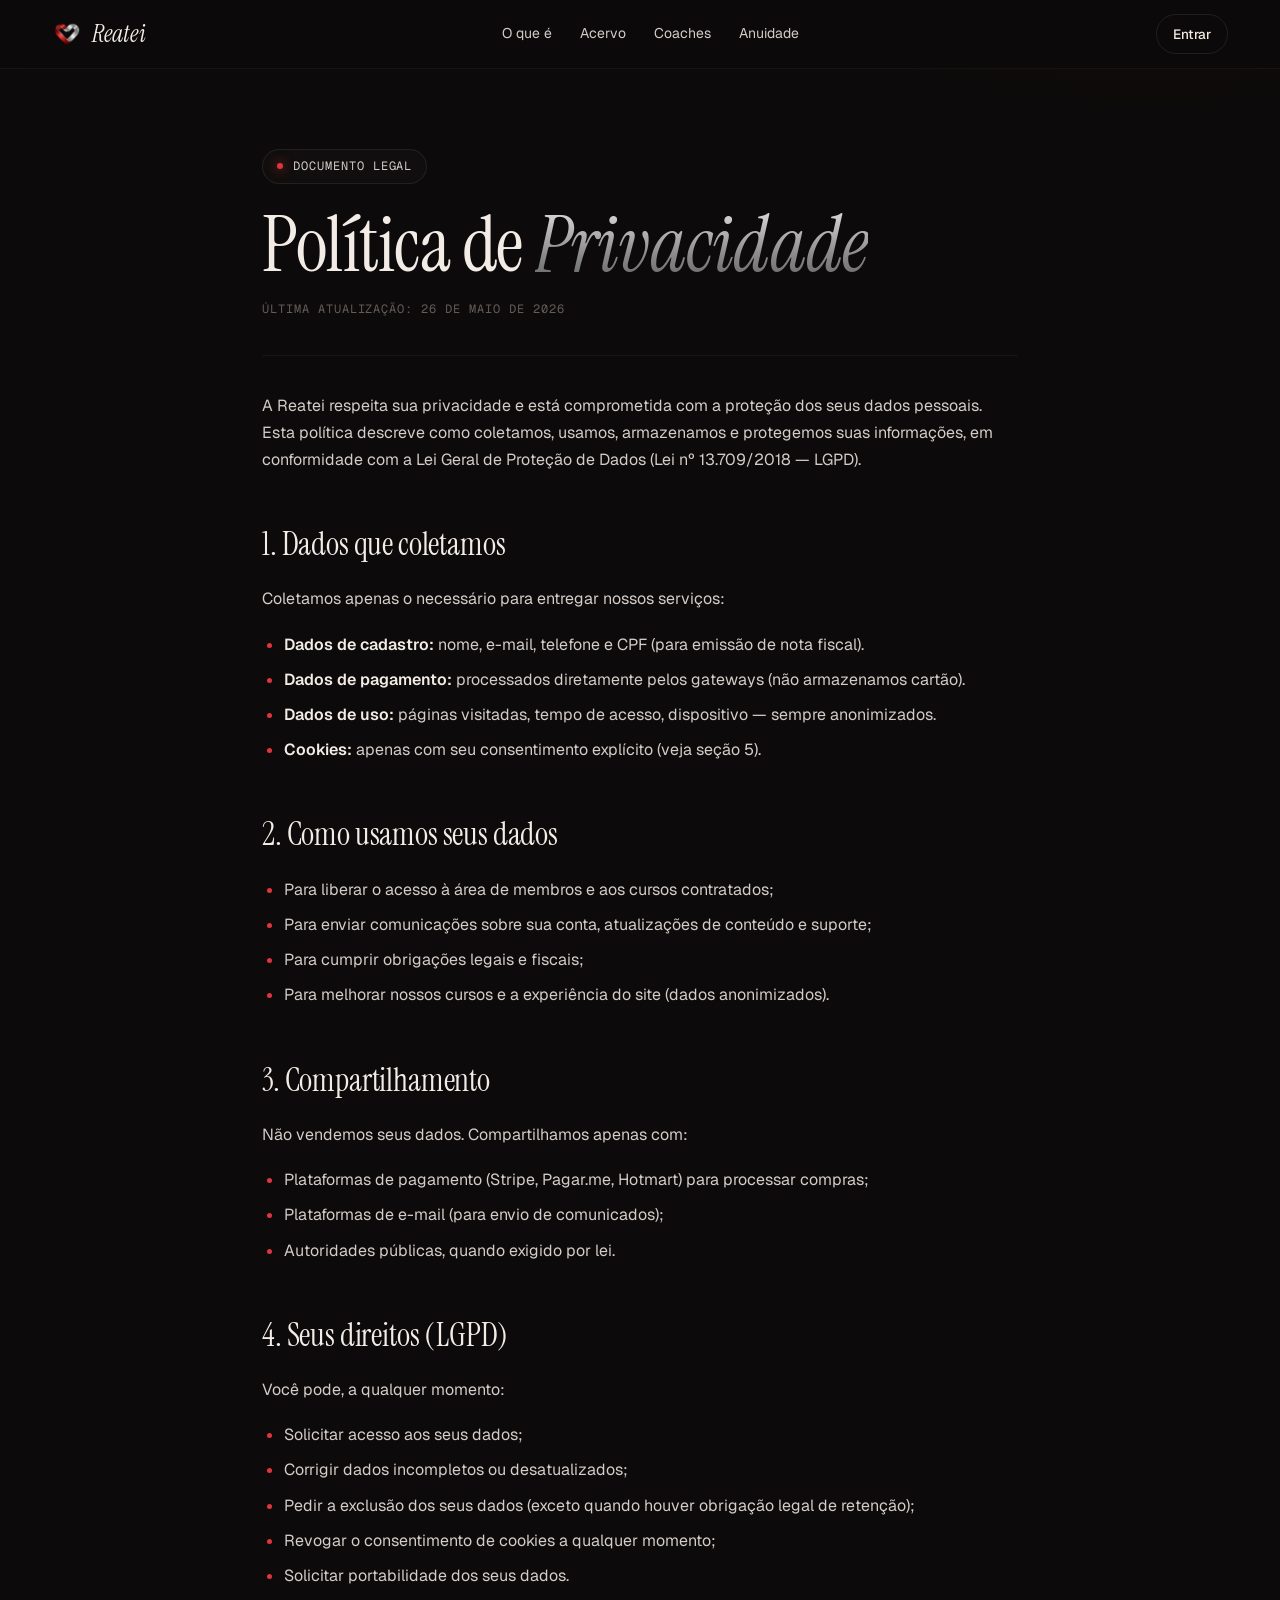
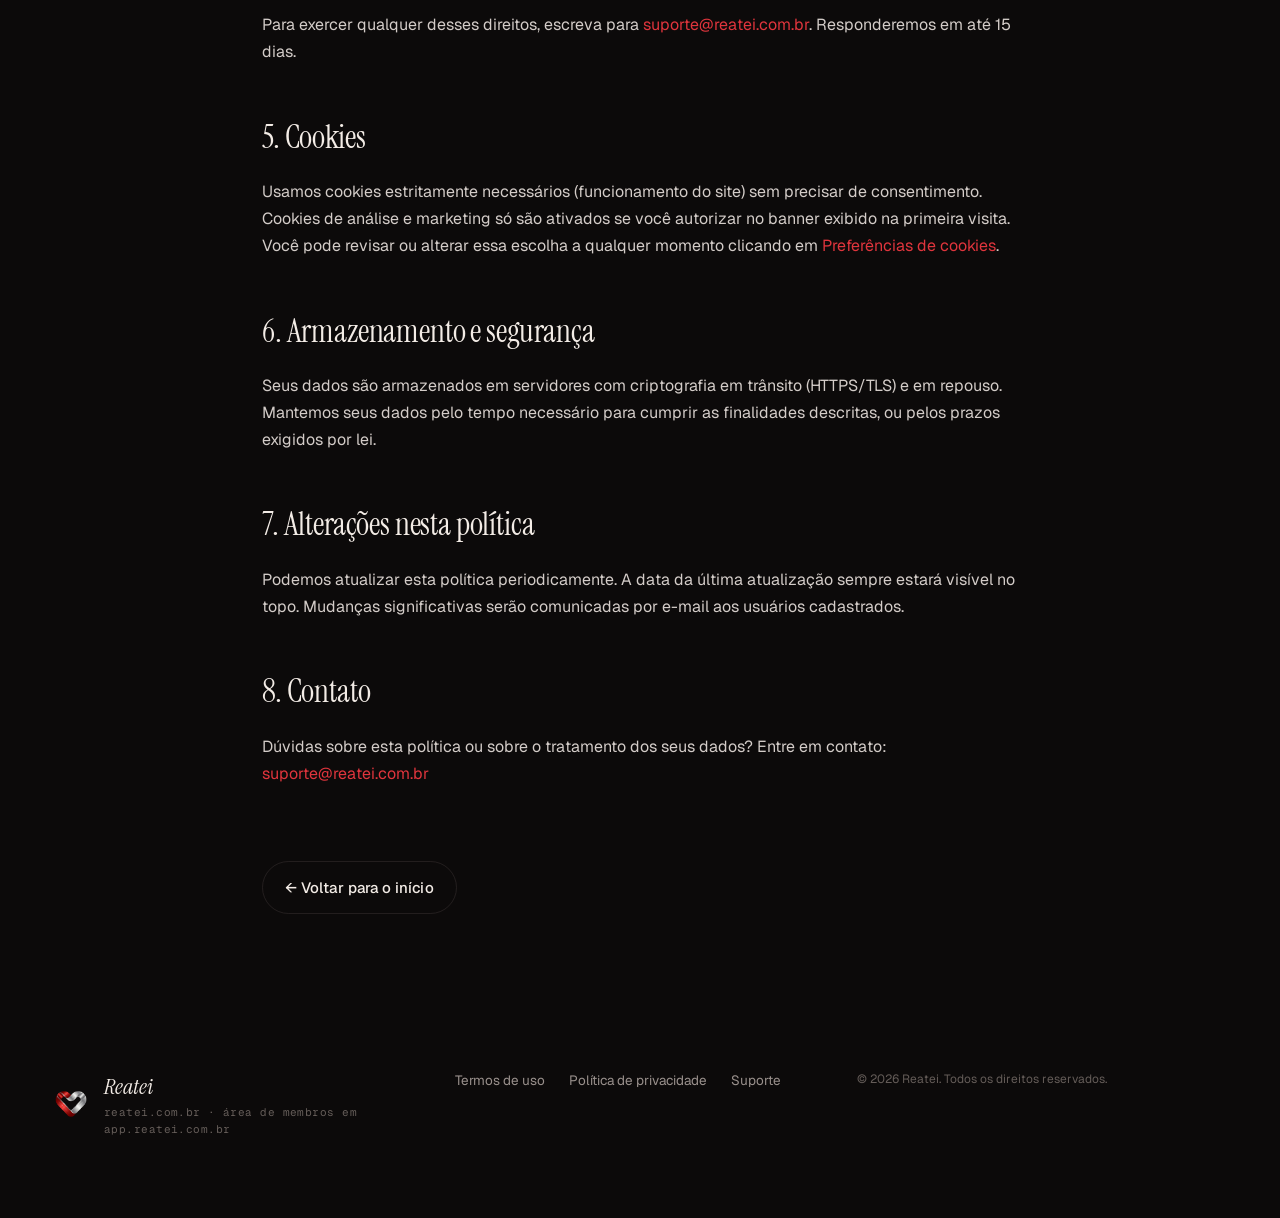
==== pages/politica-de-privacidade.html @ cc053851 "feat: paginas legais (privacidade, termos, suporte) - pages/politica-de-privacidade.html (LGPD) - pa" ====
<!doctype html>
<html lang="pt-BR">
<head>
<meta charset="utf-8" />
<meta name="viewport" content="width=device-width, initial-scale=1" />
<title>Política de Privacidade — Reatei</title>
<meta name="description" content="Como a Reatei coleta, usa e protege seus dados pessoais. Política em conformidade com a LGPD." />
<link rel="canonical" href="https://reatei.com.br/politica-de-privacidade" />
<link rel="preconnect" href="https://fonts.googleapis.com" />
<link rel="preconnect" href="https://fonts.gstatic.com" crossorigin />
<link href="https://fonts.googleapis.com/css2?family=Instrument+Serif:ital@0;1&family=Geist:wght@300;400;500;600;700&family=Geist+Mono:wght@400;500&display=swap" rel="stylesheet" />
<link rel="stylesheet" href="/assets/css/styles.css" />
<link rel="stylesheet" href="/assets/css/legal.css" />
</head>
<body>

<header class="nav">
  <div class="wrap nav__inner">
    <a class="brand" href="/" aria-label="Reatei">
      <img src="/assets/img/reatei-logo.png" alt="" class="brand__mark" />
      <span class="brand__word">Reatei</span>
    </a>
    <nav class="nav__links">
      <a href="/#oque">O que é</a>
      <a href="/#acervo">Acervo</a>
      <a href="/#coaches">Coaches</a>
      <a href="/#preco">Anuidade</a>
    </nav>
    <a class="btn btn--ghost btn--sm" href="https://app.reatei.com.br" target="_blank" rel="noopener">Entrar</a>
  </div>
</header>

<main class="legal">
  <div class="wrap legal__wrap">

    <div class="legal__head">
      <div class="eyebrow"><span class="eyebrow__dot"></span> Documento legal</div>
      <h1 class="legal__title">Política de <em>Privacidade</em></h1>
      <p class="legal__updated">Última atualização: 26 de maio de 2026</p>
    </div>

    <section class="legal__body">
      <p>
        A Reatei respeita sua privacidade e está comprometida com a proteção dos seus dados pessoais.
        Esta política descreve como coletamos, usamos, armazenamos e protegemos suas informações,
        em conformidade com a Lei Geral de Proteção de Dados (Lei nº 13.709/2018 — LGPD).
      </p>

      <h2>1. Dados que coletamos</h2>
      <p>Coletamos apenas o necessário para entregar nossos serviços:</p>
      <ul>
        <li><strong>Dados de cadastro:</strong> nome, e-mail, telefone e CPF (para emissão de nota fiscal).</li>
        <li><strong>Dados de pagamento:</strong> processados diretamente pelos gateways (não armazenamos cartão).</li>
        <li><strong>Dados de uso:</strong> páginas visitadas, tempo de acesso, dispositivo — sempre anonimizados.</li>
        <li><strong>Cookies:</strong> apenas com seu consentimento explícito (veja seção 5).</li>
      </ul>

      <h2>2. Como usamos seus dados</h2>
      <ul>
        <li>Para liberar o acesso à área de membros e aos cursos contratados;</li>
        <li>Para enviar comunicações sobre sua conta, atualizações de conteúdo e suporte;</li>
        <li>Para cumprir obrigações legais e fiscais;</li>
        <li>Para melhorar nossos cursos e a experiência do site (dados anonimizados).</li>
      </ul>

      <h2>3. Compartilhamento</h2>
      <p>
        Não vendemos seus dados. Compartilhamos apenas com:
      </p>
      <ul>
        <li>Plataformas de pagamento (Stripe, Pagar.me, Hotmart) para processar compras;</li>
        <li>Plataformas de e-mail (para envio de comunicados);</li>
        <li>Autoridades públicas, quando exigido por lei.</li>
      </ul>

      <h2>4. Seus direitos (LGPD)</h2>
      <p>Você pode, a qualquer momento:</p>
      <ul>
        <li>Solicitar acesso aos seus dados;</li>
        <li>Corrigir dados incompletos ou desatualizados;</li>
        <li>Pedir a exclusão dos seus dados (exceto quando houver obrigação legal de retenção);</li>
        <li>Revogar o consentimento de cookies a qualquer momento;</li>
        <li>Solicitar portabilidade dos seus dados.</li>
      </ul>
      <p>
        Para exercer qualquer desses direitos, escreva para
        <a href="mailto:suporte@reatei.com.br">suporte@reatei.com.br</a>.
        Responderemos em até 15 dias.
      </p>

      <h2>5. Cookies</h2>
      <p>
        Usamos cookies estritamente necessários (funcionamento do site) sem precisar de consentimento.
        Cookies de análise e marketing só são ativados se você autorizar no banner exibido na primeira visita.
        Você pode revisar ou alterar essa escolha a qualquer momento clicando em
        <a href="#" data-cc="show-preferencesModal">Preferências de cookies</a>.
      </p>

      <h2>6. Armazenamento e segurança</h2>
      <p>
        Seus dados são armazenados em servidores com criptografia em trânsito (HTTPS/TLS) e em repouso.
        Mantemos seus dados pelo tempo necessário para cumprir as finalidades descritas, ou pelos prazos
        exigidos por lei.
      </p>

      <h2>7. Alterações nesta política</h2>
      <p>
        Podemos atualizar esta política periodicamente. A data da última atualização sempre estará
        visível no topo. Mudanças significativas serão comunicadas por e-mail aos usuários cadastrados.
      </p>

      <h2>8. Contato</h2>
      <p>
        Dúvidas sobre esta política ou sobre o tratamento dos seus dados? Entre em contato:
        <a href="mailto:suporte@reatei.com.br">suporte@reatei.com.br</a>
      </p>
    </section>

    <a class="btn btn--ghost legal__back" href="/">← Voltar para o início</a>

  </div>
</main>

<footer class="foot">
  <div class="wrap foot__inner">
    <div class="foot__brand">
      <img src="/assets/img/reatei-logo.png" alt="" />
      <div>
        <div class="foot__name">Reatei</div>
        <div class="foot__tag">reatei.com.br · área de membros em app.reatei.com.br</div>
      </div>
    </div>
    <div class="foot__links">
      <a href="/termos-de-uso">Termos de uso</a>
      <a href="/politica-de-privacidade">Política de privacidade</a>
      <a href="/suporte">Suporte</a>
    </div>
    <div class="foot__legal">
      © 2026 Reatei. Todos os direitos reservados.
    </div>
  </div>
</footer>

</body>
</html>
---- assets/css/styles.css ----
/* ================================================================
   REATEI — Landing
   Sistema:
     - Bg dark warm (oklch low L)
     - Acento vermelho metálico (logo)
     - Cromo/prata como segundo acento
     - Type: Instrument Serif (display, italics frequentes)
              Geist (corpo, ui)
              Geist Mono (labels, eyebrows)
   ================================================================ */

:root {
  /* core palette */
  --bg:           #0c0a0a;
  --bg-soft:      #141111;
  --bg-card:      #181414;
  --line:         oklch(0.32 0.01 30 / 0.55);
  --line-soft:    oklch(0.32 0.01 30 / 0.28);

  --ink:          #f3ece6;
  --ink-soft:     oklch(0.85 0.01 50);
  --ink-mute:     oklch(0.66 0.012 50);
  --ink-faint:    oklch(0.48 0.012 50);

  --accent:       #C8262E;          /* red from logo */
  --accent-hot:   #E0353D;
  --accent-deep:  #8e161c;
  --chrome-1:     #d8d8d8;
  --chrome-2:     #8a8a8a;
  --chrome-3:     #f5f5f5;

  --light-bg:     #f4efe9;
  --light-ink:    #1a1413;

  /* type */
  --serif:        "Instrument Serif", "Cormorant Garamond", Georgia, serif;
  --sans:         "Geist", "Helvetica Neue", Arial, sans-serif;
  --mono:         "Geist Mono", "JetBrains Mono", ui-monospace, monospace;

  /* metrics */
  --r-sm: 6px;
  --r-md: 12px;
  --r-lg: 22px;
  --r-pill: 999px;
  --shadow-lg: 0 30px 80px -30px rgba(0,0,0,.7), 0 4px 14px -4px rgba(0,0,0,.45);
}

* { box-sizing: border-box; }
html, body { margin: 0; padding: 0; }
html { scroll-behavior: smooth; }
body {
  background: var(--bg);
  color: var(--ink);
  font-family: var(--sans);
  font-size: 17px;
  line-height: 1.55;
  -webkit-font-smoothing: antialiased;
  text-rendering: optimizeLegibility;
  overflow-x: hidden;
}
a { color: inherit; text-decoration: none; }
img { display: block; max-width: 100%; }

.wrap {
  max-width: 1240px;
  margin: 0 auto;
  padding: 0 32px;
}

/* ─────────────────────────── NAV ─────────────────────────── */
.nav {
  position: sticky;
  top: 0;
  z-index: 30;
  background: rgba(12,10,10,0.72);
  backdrop-filter: blur(14px) saturate(1.2);
  -webkit-backdrop-filter: blur(14px) saturate(1.2);
  border-bottom: 1px solid var(--line-soft);
}
.nav__inner {
  display: flex;
  align-items: center;
  justify-content: space-between;
  height: 68px;
  gap: 28px;
}
.brand {
  display: inline-flex;
  align-items: center;
  gap: 10px;
  font-family: var(--serif);
  font-size: 24px;
  letter-spacing: 0.005em;
}
.brand__mark { width: 30px; height: 30px; object-fit: contain; }
.brand__word { font-style: italic; }
.nav__links {
  display: flex;
  gap: 28px;
  font-size: 14px;
  color: var(--ink-soft);
}
.nav__links a { transition: color .2s; }
.nav__links a:hover { color: var(--ink); }
@media (max-width: 780px) {
  .nav__links { display: none; }
}

/* ─────────────────────────── BUTTONS ─────────────────────────── */
.btn {
  display: inline-flex;
  align-items: center;
  gap: 10px;
  padding: 14px 22px;
  font-family: var(--sans);
  font-size: 15px;
  font-weight: 500;
  letter-spacing: 0.005em;
  border-radius: var(--r-pill);
  border: 1px solid transparent;
  cursor: pointer;
  transition: transform .15s ease, background .2s ease, border-color .2s ease, color .2s;
  white-space: nowrap;
}
.btn svg { width: 18px; height: 18px; }
.btn:hover { transform: translateY(-1px); }
.btn--sm { padding: 9px 16px; font-size: 13.5px; }
.btn--lg { padding: 18px 30px; font-size: 17px; }
.btn--block { width: 100%; justify-content: center; }

.btn--primary {
  background: linear-gradient(180deg, var(--accent-hot), var(--accent));
  color: #fff;
  box-shadow: 0 1px 0 rgba(255,255,255,0.2) inset, 0 -10px 24px -16px rgba(255,255,255,0.4) inset,
              0 14px 32px -14px rgba(200,38,46,0.6);
  border-color: rgba(255,255,255,0.06);
}
.btn--primary:hover {
  background: linear-gradient(180deg, #ed3d45, var(--accent-hot));
}
.btn--ghost {
  background: transparent;
  color: var(--ink);
  border-color: var(--line);
}
.btn--ghost:hover {
  border-color: var(--ink-soft);
  background: rgba(255,255,255,0.03);
}

/* ─────────────────────────── HERO ─────────────────────────── */
.hero {
  position: relative;
  padding: 64px 0 0;
  overflow: hidden;
  background:
    radial-gradient(900px 600px at 88% 22%, rgba(200,38,46,0.18), transparent 60%),
    radial-gradient(700px 500px at 5% 8%, rgba(180,180,180,0.06), transparent 65%),
    var(--bg);
  border-bottom: 1px solid var(--line-soft);
}
.hero__grain {
  position: absolute; inset: 0;
  background-image:
    repeating-linear-gradient(45deg, rgba(255,255,255,0.012) 0 1px, transparent 1px 3px);
  pointer-events: none;
  mix-blend-mode: overlay;
}
.hero__grid {
  position: relative;
  display: grid;
  grid-template-columns: 1.05fr 0.95fr;
  gap: 56px;
  align-items: center;
  padding: 56px 32px 88px;
}
@media (max-width: 980px) {
  .hero__grid { grid-template-columns: 1fr; padding: 24px 32px 64px; }
}

.eyebrow {
  display: inline-flex;
  align-items: center;
  gap: 10px;
  padding: 7px 14px;
  font-family: var(--mono);
  font-size: 12px;
  letter-spacing: 0.08em;
  text-transform: uppercase;
  color: var(--ink-soft);
  border: 1px solid var(--line);
  border-radius: var(--r-pill);
  background: rgba(255,255,255,0.02);
}
.eyebrow__dot {
  width: 6px; height: 6px;
  background: var(--accent-hot);
  border-radius: 50%;
  box-shadow: 0 0 12px var(--accent-hot);
}
.eyebrow--light { color: var(--ink); }

.display {
  font-family: var(--serif);
  font-size: clamp(56px, 8.2vw, 112px);
  line-height: 0.95;
  margin: 22px 0 24px;
  letter-spacing: -0.01em;
  font-weight: 400;
}
.display em {
  font-style: italic;
  background: linear-gradient(180deg, var(--chrome-3) 0%, var(--chrome-2) 60%, #444 100%);
  -webkit-background-clip: text;
  background-clip: text;
  color: transparent;
  padding-right: 6px;
}

.lede {
  font-size: 19px;
  line-height: 1.55;
  color: var(--ink-soft);
  max-width: 560px;
  margin: 0 0 30px;
}
.lede__soft { color: var(--ink-mute); }

.hero__cta {
  display: flex;
  gap: 12px;
  flex-wrap: wrap;
  margin-bottom: 36px;
}

.hero__bullets {
  display: flex;
  gap: 22px;
  list-style: none;
  padding: 0;
  margin: 0;
  flex-wrap: wrap;
  font-size: 14px;
  color: var(--ink-mute);
}
.hero__bullets .tick {
  display: inline-block;
  width: 18px; height: 18px;
  margin-right: 6px;
  border-radius: 50%;
  background: rgba(200,38,46,0.18);
  color: var(--accent-hot);
  text-align: center;
  font-size: 11px;
  line-height: 18px;
  vertical-align: -3px;
}

/* logo stage */
.hero__art {
  display: flex;
  flex-direction: column;
  align-items: center;
  gap: 22px;
}
.logo-stage {
  position: relative;
  width: min(520px, 90%);
  aspect-ratio: 1;
  display: grid;
  place-items: center;
}
.logo-stage__ring,
.logo-stage__ring--2 {
  position: absolute;
  inset: 12%;
  border-radius: 50%;
  border: 1px solid var(--line);
}
.logo-stage__ring--2 {
  inset: 4%;
  border-style: dashed;
  border-color: var(--line-soft);
  animation: spin 60s linear infinite;
}
.logo-stage__mark {
  position: relative;
  width: 72%;
  height: 72%;
  object-fit: contain;
  filter:
    drop-shadow(0 30px 40px rgba(200,38,46,0.35))
    drop-shadow(0 10px 22px rgba(0,0,0,0.6));
  animation: float 7s ease-in-out infinite;
}
.logo-stage__shadow {
  position: absolute;
  bottom: 8%;
  left: 20%;
  right: 20%;
  height: 16px;
  background: radial-gradient(closest-side, rgba(0,0,0,0.55), transparent 70%);
  filter: blur(8px);
}
.logo-caption {
  font-family: var(--mono);
  font-size: 12px;
  color: var(--ink-faint);
  letter-spacing: 0.04em;
  display: inline-flex;
  gap: 10px;
  align-items: center;
}
.logo-caption .sep { color: var(--accent-hot); }

@keyframes float { 0%,100% { transform: translateY(0) rotate(0deg); } 50% { transform: translateY(-14px) rotate(-1.5deg); } }
@keyframes spin  { to { transform: rotate(360deg); } }

/* marquee */
.marquee {
  border-top: 1px solid var(--line-soft);
  border-bottom: 1px solid var(--line-soft);
  overflow: hidden;
  padding: 18px 0;
  background: rgba(255,255,255,0.015);
}
.marquee__track {
  display: inline-flex;
  gap: 28px;
  white-space: nowrap;
  animation: marquee 38s linear infinite;
  font-family: var(--mono);
  font-size: 13px;
  letter-spacing: 0.06em;
  color: var(--ink-mute);
  text-transform: uppercase;
}
.marquee__track span:nth-child(even) { color: var(--accent-hot); }
@keyframes marquee {
  to { transform: translateX(-50%); }
}

/* ─────────────────────────── SECTION COMMON ─────────────────────────── */
section { position: relative; }

.section-head { margin-bottom: 48px; }
.section-head__label {
  font-family: var(--mono);
  font-size: 12px;
  letter-spacing: 0.12em;
  text-transform: uppercase;
  color: var(--ink-mute);
  margin-bottom: 18px;
}
.section-head__title {
  font-family: var(--serif);
  font-size: clamp(40px, 5.2vw, 68px);
  line-height: 1.02;
  letter-spacing: -0.01em;
  margin: 0;
  max-width: 14ch;
  font-weight: 400;
}
.section-head__title em {
  font-style: italic;
  color: var(--accent-hot);
}
.section-head--split {
  display: grid;
  grid-template-columns: 1.2fr 1fr;
  gap: 60px;
  align-items: end;
}
.section-head--split .section-head__title { max-width: none; }
.section-head__lede {
  font-size: 16px;
  color: var(--ink-mute);
  margin: 0;
  max-width: 44ch;
}
.section-head--center { text-align: center; }
.section-head--center .section-head__title { max-width: none; margin: 0 auto; }
@media (max-width: 820px) {
  .section-head--split { grid-template-columns: 1fr; gap: 24px; }
}

/* ─────────────────────────── BAND (manifesto) ─────────────────────────── */
.band {
  padding: 96px 0;
  border-top: 1px solid var(--line-soft);
  border-bottom: 1px solid var(--line-soft);
}
.band--light {
  background: var(--light-bg);
  color: var(--light-ink);
}
.band__grid {
  display: grid;
  grid-template-columns: 160px 1fr 1fr;
  gap: 56px;
  align-items: start;
}
@media (max-width: 900px) {
  .band__grid { grid-template-columns: 1fr; gap: 24px; }
}
.band__label {
  font-family: var(--mono);
  font-size: 12px;
  letter-spacing: 0.12em;
  text-transform: uppercase;
  color: #7a6a64;
  padding-top: 14px;
}
.band__title {
  font-family: var(--serif);
  font-size: clamp(40px, 5.4vw, 72px);
  line-height: 1.02;
  letter-spacing: -0.012em;
  margin: 0;
  font-weight: 400;
}
.band__title em {
  font-style: italic;
  color: var(--accent);
}
.band__body p {
  font-size: 17px;
  line-height: 1.7;
  margin: 0 0 18px;
  color: #3b2f2c;
}
.band__sig {
  font-family: var(--serif);
  font-style: italic;
  font-size: 22px !important;
  color: #1a1413 !important;
  margin-top: 12px !important;
}

/* ─────────────────────────── PILLARS ─────────────────────────── */
.pillars { padding: 110px 0; }
.pillars__grid {
  display: grid;
  grid-template-columns: repeat(4, 1fr);
  gap: 1px;
  background: var(--line-soft);
  border: 1px solid var(--line-soft);
  border-radius: var(--r-lg);
  overflow: hidden;
}
@media (max-width: 900px) { .pillars__grid { grid-template-columns: repeat(2, 1fr); } }
@media (max-width: 540px) { .pillars__grid { grid-template-columns: 1fr; } }

.pillar {
  background: var(--bg-card);
  padding: 32px 28px 32px;
  display: flex;
  flex-direction: column;
  gap: 12px;
  min-height: 260px;
  transition: background .25s;
}
.pillar:hover { background: var(--bg-soft); }
.pillar__num {
  font-family: var(--serif);
  font-style: italic;
  font-size: 28px;
  color: var(--accent-hot);
  margin-bottom: 14px;
}
.pillar h3 {
  font-family: var(--serif);
  font-size: 28px;
  font-weight: 400;
  margin: 0;
  letter-spacing: -0.005em;
}
.pillar p {
  font-size: 14.5px;
  color: var(--ink-mute);
  margin: 0;
  line-height: 1.55;
}

/* ─────────────────────────── CATALOG ─────────────────────────── */
.catalog { padding: 110px 0; border-top: 1px solid var(--line-soft); }

.catalog__group {
  font-family: var(--mono);
  font-size: 12px;
  letter-spacing: 0.14em;
  text-transform: uppercase;
  color: var(--ink-soft);
  margin: 48px 0 22px;
  display: flex;
  align-items: center;
  gap: 16px;
}
.catalog__group::after {
  content: "";
  flex: 1;
  height: 1px;
  background: var(--line-soft);
}
.star { color: var(--accent-hot); font-style: normal; }

.catalog__grid--main {
  display: grid;
  grid-template-columns: repeat(3, 1fr);
  gap: 16px;
}
@media (max-width: 1000px) { .catalog__grid--main { grid-template-columns: repeat(2, 1fr); } }
@media (max-width: 640px)  { .catalog__grid--main { grid-template-columns: 1fr; } }

.course {
  background: var(--bg-card);
  border: 1px solid var(--line-soft);
  border-radius: var(--r-lg);
  padding: 24px;
  display: flex;
  flex-direction: column;
  gap: 12px;
  transition: border-color .25s, transform .25s, background .25s;
  position: relative;
  overflow: hidden;
}
.course::before {
  content: "";
  position: absolute;
  inset: -1px;
  border-radius: var(--r-lg);
  padding: 1px;
  background: linear-gradient(135deg, transparent 60%, rgba(200,38,46,0.4));
  -webkit-mask: linear-gradient(#000,#000) content-box, linear-gradient(#000,#000);
  -webkit-mask-composite: xor;
  mask-composite: exclude;
  opacity: 0;
  transition: opacity .3s;
  pointer-events: none;
}
.course:hover { transform: translateY(-3px); border-color: var(--line); }
.course:hover::before { opacity: 1; }

.course__tag {
  display: inline-block;
  align-self: flex-start;
  font-family: var(--mono);
  font-size: 11px;
  letter-spacing: 0.1em;
  text-transform: uppercase;
  color: var(--accent-hot);
  background: rgba(200,38,46,0.1);
  padding: 5px 10px;
  border-radius: 4px;
}
.course h4 {
  font-family: var(--serif);
  font-size: 26px;
  font-weight: 400;
  margin: 0;
  letter-spacing: -0.005em;
  line-height: 1.12;
}
.course p {
  font-size: 14.5px;
  color: var(--ink-mute);
  margin: 0;
  line-height: 1.55;
}
.course__meta {
  margin-top: auto;
  padding-top: 14px;
  border-top: 1px dashed var(--line-soft);
  font-family: var(--mono);
  font-size: 11px;
  letter-spacing: 0.06em;
  text-transform: uppercase;
  color: var(--ink-faint);
  display: flex;
  gap: 10px;
  flex-wrap: wrap;
}

/* mini grid */
.catalog__grid--mini {
  display: grid;
  grid-template-columns: repeat(4, 1fr);
  gap: 10px;
}
@media (max-width: 900px) { .catalog__grid--mini { grid-template-columns: repeat(2, 1fr); } }
@media (max-width: 520px) { .catalog__grid--mini { grid-template-columns: 1fr; } }
.mini {
  border: 1px solid var(--line-soft);
  background: rgba(255,255,255,0.015);
  padding: 18px 18px;
  border-radius: var(--r-md);
  font-size: 14.5px;
  color: var(--ink-soft);
  transition: border-color .2s, color .2s;
  position: relative;
  padding-left: 38px;
}
.mini::before {
  content: "";
  position: absolute;
  left: 16px;
  top: 50%;
  width: 8px; height: 8px;
  transform: translateY(-50%) rotate(45deg);
  border: 1px solid var(--ink-faint);
}
.mini--book::before { border-radius: 1px; border-color: var(--accent); transform: translateY(-50%); }
.mini:hover { border-color: var(--line); color: var(--ink); }

/* lives */
.catalog__grid--lives {
  display: grid;
  grid-template-columns: repeat(4, 1fr);
  gap: 10px;
}
@media (max-width: 900px) { .catalog__grid--lives { grid-template-columns: repeat(2, 1fr); } }
@media (max-width: 520px) { .catalog__grid--lives { grid-template-columns: 1fr; } }
.live {
  display: flex; align-items: center; gap: 12px;
  padding: 16px 18px;
  border: 1px solid var(--line-soft);
  border-radius: var(--r-md);
  font-size: 14.5px;
  color: var(--ink-soft);
  background: linear-gradient(135deg, rgba(200,38,46,0.04), transparent 60%);
}
.live__dot {
  width: 8px; height: 8px;
  border-radius: 50%;
  background: var(--accent-hot);
  box-shadow: 0 0 0 4px rgba(200,38,46,0.18);
  animation: pulse 2s ease-in-out infinite;
}
@keyframes pulse {
  50% { box-shadow: 0 0 0 8px rgba(200,38,46,0); }
}

.catalog__total {
  margin-top: 56px;
  border-top: 1px solid var(--line-soft);
  border-bottom: 1px solid var(--line-soft);
  padding: 36px 0;
  display: grid;
  grid-template-columns: 1fr 1px 1fr 1px 1fr;
  align-items: center;
  gap: 24px;
}
@media (max-width: 820px) {
  .catalog__total { grid-template-columns: 1fr; gap: 18px; padding: 24px 0; }
  .catalog__total-divider { display: none; }
}
.catalog__total-num {
  font-family: var(--serif);
  font-size: clamp(40px, 5vw, 60px);
  font-style: italic;
  color: var(--ink);
  line-height: 1;
}
.catalog__total-label {
  font-family: var(--mono);
  font-size: 12px;
  letter-spacing: 0.08em;
  text-transform: uppercase;
  color: var(--ink-mute);
  margin-top: 6px;
}
.catalog__total-divider {
  width: 1px; height: 64px; background: var(--line-soft);
}

/* ─────────────────────────── COACHES ─────────────────────────── */
.coaches {
  padding: 110px 0;
  background:
    radial-gradient(700px 500px at 80% 30%, rgba(200,38,46,0.07), transparent 60%),
    var(--bg);
  border-top: 1px solid var(--line-soft);
}
.coaches__grid {
  display: grid;
  grid-template-columns: 1fr 1fr;
  gap: 28px;
}
@media (max-width: 900px) { .coaches__grid { grid-template-columns: 1fr; } }

.coach {
  display: grid;
  grid-template-columns: 220px 1fr;
  gap: 24px;
  border: 1px solid var(--line-soft);
  border-radius: var(--r-lg);
  padding: 22px;
  background: var(--bg-card);
}
@media (max-width: 640px) { .coach { grid-template-columns: 1fr; } }
.coach__photo {
  position: relative;
  aspect-ratio: 3/4;
  border-radius: var(--r-md);
  overflow: hidden;
  border: 1px solid var(--line-soft);
}
.placeholder {
  position: absolute; inset: 0;
  background:
    repeating-linear-gradient(135deg,
      rgba(255,255,255,0.04) 0 8px,
      rgba(255,255,255,0.01) 8px 16px);
  display: flex;
  align-items: center;
  justify-content: center;
}
.coach__img {
  position: absolute; inset: 0;
  width: 100%; height: 100%;
  object-fit: cover;
  filter: saturate(0.92) contrast(1.02);
  transition: transform .6s ease, filter .3s;
}
.coach:hover .coach__img { transform: scale(1.02); filter: saturate(1); }
.coach--soon .coach__img {
  /* keep mari's portrait warm without monochrome treatment */
  filter: saturate(0.95) brightness(0.98);
}
.placeholder--soft {
  background:
    repeating-linear-gradient(135deg,
      rgba(200,38,46,0.05) 0 8px,
      rgba(255,255,255,0.01) 8px 16px);
}
.placeholder__label {
  font-family: var(--mono);
  font-size: 11px;
  letter-spacing: 0.12em;
  text-transform: uppercase;
  color: var(--ink-faint);
}
.coach__role {
  font-family: var(--mono);
  font-size: 11px;
  letter-spacing: 0.14em;
  text-transform: uppercase;
  color: var(--accent-hot);
  margin-bottom: 10px;
}
.coach__name {
  font-family: var(--serif);
  font-size: 52px;
  font-style: italic;
  font-weight: 400;
  margin: 0 0 14px;
  line-height: 1;
  letter-spacing: -0.01em;
}
.coach p { color: var(--ink-soft); margin: 0 0 16px; font-size: 15px; }
.coach__meta {
  list-style: none;
  padding: 0;
  margin: 0;
  display: flex;
  flex-direction: column;
  gap: 6px;
  font-size: 13px;
  color: var(--ink-mute);
}
.coach__meta li {
  display: flex; align-items: center; gap: 10px;
}
.coach__meta li::before {
  content: ""; width: 6px; height: 6px; border-radius: 50%;
  background: var(--accent-hot); opacity: 0.5;
}
.coach__badge {
  position: absolute;
  top: 12px; left: 12px;
  background: var(--accent);
  color: #fff;
  font-family: var(--mono);
  font-size: 10px;
  letter-spacing: 0.12em;
  text-transform: uppercase;
  padding: 6px 10px;
  border-radius: var(--r-pill);
}

/* ─────────────────────────── VOICES / DEPOIMENTOS ─────────────────────────── */
.voices {
  padding: 110px 0;
  border-top: 1px solid var(--line-soft);
  background:
    radial-gradient(800px 500px at 8% 80%, rgba(200,38,46,0.06), transparent 60%),
    var(--bg);
}

/* hero quote */
.voice--hero {
  position: relative;
  background: var(--bg-card);
  border: 1px solid var(--line);
  border-radius: var(--r-lg);
  padding: 56px 56px 36px;
  margin-bottom: 24px;
  overflow: hidden;
}
.voice--hero::before {
  content: "";
  position: absolute;
  inset: 0;
  background:
    radial-gradient(600px 400px at 100% 0%, rgba(200,38,46,0.08), transparent 60%);
  pointer-events: none;
}
.voice__quote-mark {
  position: absolute;
  top: 8px; left: 24px;
  font-family: var(--serif);
  font-style: italic;
  font-size: 240px;
  line-height: 1;
  color: rgba(200,38,46,0.18);
  pointer-events: none;
}
.voice--hero blockquote {
  position: relative;
  font-family: var(--serif);
  font-size: clamp(24px, 2.6vw, 34px);
  line-height: 1.3;
  letter-spacing: -0.005em;
  margin: 0 0 32px;
  color: var(--ink);
  max-width: 60ch;
  font-weight: 400;
}
@media (max-width: 720px) {
  .voice--hero { padding: 36px 24px 24px; }
  .voice__quote-mark { font-size: 140px; top: 0; left: 12px; }
}

/* grid */
.voices__grid {
  display: grid;
  grid-template-columns: repeat(3, 1fr);
  gap: 16px;
  margin-bottom: 48px;
}
@media (max-width: 980px) { .voices__grid { grid-template-columns: repeat(2, 1fr); } }
@media (max-width: 600px) { .voices__grid { grid-template-columns: 1fr; } }

.voice {
  background: var(--bg-card);
  border: 1px solid var(--line-soft);
  border-radius: var(--r-lg);
  padding: 24px 22px;
  display: flex;
  flex-direction: column;
  gap: 18px;
  transition: border-color .25s, transform .25s;
}
.voice:hover { border-color: var(--line); transform: translateY(-2px); }
.voice__tag {
  align-self: flex-start;
  font-family: var(--mono);
  font-size: 10.5px;
  letter-spacing: 0.12em;
  text-transform: uppercase;
  color: var(--accent-hot);
  background: rgba(200,38,46,0.1);
  padding: 5px 10px;
  border-radius: 4px;
}
.voice blockquote {
  font-family: var(--serif);
  font-size: 19px;
  line-height: 1.4;
  margin: 0;
  color: var(--ink);
  letter-spacing: -0.003em;
  font-weight: 400;
}
.voice__by {
  display: flex;
  gap: 12px;
  align-items: center;
  margin-top: auto;
  padding-top: 16px;
  border-top: 1px dashed var(--line-soft);
}
.voice__avatar {
  width: 38px; height: 38px;
  border-radius: 50%;
  background: linear-gradient(135deg, var(--accent), var(--accent-deep));
  color: #fff;
  display: grid;
  place-items: center;
  font-family: var(--serif);
  font-style: italic;
  font-size: 18px;
  flex-shrink: 0;
  box-shadow: inset 0 1px 0 rgba(255,255,255,0.2);
}
.voice__name {
  font-size: 14px;
  font-weight: 500;
  color: var(--ink);
}
.voice__where {
  font-family: var(--mono);
  font-size: 11px;
  letter-spacing: 0.06em;
  color: var(--ink-faint);
  margin-top: 2px;
}

/* numbers strip */
.voices__strip {
  margin-top: 32px;
  padding: 36px 0;
  border-top: 1px solid var(--line-soft);
  border-bottom: 1px solid var(--line-soft);
  display: grid;
  grid-template-columns: 1fr 1px 1fr 1px 1fr;
  align-items: center;
  gap: 24px;
}
@media (max-width: 820px) {
  .voices__strip { grid-template-columns: 1fr; gap: 18px; padding: 24px 0; }
  .voices__strip-divider { display: none; }
}
.voices__strip-num {
  font-family: var(--serif);
  font-style: italic;
  font-size: clamp(36px, 4.2vw, 52px);
  line-height: 1;
  background: linear-gradient(180deg, #fff, var(--chrome-2));
  -webkit-background-clip: text; background-clip: text; color: transparent;
}
.voices__strip-label {
  font-family: var(--mono);
  font-size: 12px;
  letter-spacing: 0.08em;
  text-transform: uppercase;
  color: var(--ink-mute);
  margin-top: 8px;
  line-height: 1.4;
}
.voices__strip-divider {
  width: 1px; height: 64px; background: var(--line-soft);
}
.voices__disclaimer {
  margin: 24px 0 0;
  max-width: 70ch;
  font-size: 12.5px;
  color: var(--ink-faint);
  line-height: 1.55;
}

/* ─────────────────────────── AI ─────────────────────────── */
.ai {
  padding: 110px 0;
  border-top: 1px solid var(--line-soft);
  background:
    linear-gradient(180deg, transparent, rgba(200,38,46,0.04) 70%, transparent),
    var(--bg);
}
.ai__grid {
  display: grid;
  grid-template-columns: 1fr 1fr;
  gap: 56px;
  align-items: center;
}
@media (max-width: 980px) { .ai__grid { grid-template-columns: 1fr; gap: 40px; } }

.ai__title {
  font-family: var(--serif);
  font-size: clamp(40px, 5.4vw, 72px);
  line-height: 1.02;
  letter-spacing: -0.01em;
  margin: 18px 0 22px;
  font-weight: 400;
}
.ai__title em {
  font-style: italic;
  background: linear-gradient(180deg, var(--chrome-3) 0%, var(--chrome-2) 70%, #555 100%);
  -webkit-background-clip: text; background-clip: text; color: transparent;
}
.ai__lede {
  font-size: 18px;
  color: var(--ink-soft);
  max-width: 540px;
  margin: 0 0 32px;
}

.ai__features { list-style: none; padding: 0; margin: 0; display: flex; flex-direction: column; gap: 16px; }
.ai__features li {
  display: grid;
  grid-template-columns: 28px 1fr;
  gap: 14px;
  align-items: start;
  padding: 14px 0;
  border-top: 1px solid var(--line-soft);
}
.ai__feat-key {
  font-family: var(--serif);
  font-style: italic;
  font-size: 22px;
  color: var(--accent-hot);
}
.ai__features strong { color: var(--ink); font-weight: 500; display: block; margin-bottom: 4px; }
.ai__features div:last-child { color: var(--ink-mute); font-size: 14.5px; line-height: 1.5; }

.ai__caveat {
  margin-top: 26px;
  padding: 16px 18px;
  border-left: 2px solid var(--accent-hot);
  background: rgba(200,38,46,0.04);
  color: var(--ink-soft);
  font-size: 13.5px;
  line-height: 1.55;
  border-radius: 0 8px 8px 0;
}
.ai__caveat span {
  display: inline-grid;
  place-items: center;
  width: 18px; height: 18px;
  border-radius: 50%;
  background: var(--accent-hot);
  color: #fff;
  font-family: var(--serif);
  font-style: italic;
  font-size: 13px;
  margin-right: 8px;
  vertical-align: -2px;
}
.ai__caveat strong { color: var(--ink); font-weight: 500; }

/* mock chat */
.ai__mock {
  background: var(--bg-card);
  border: 1px solid var(--line);
  border-radius: var(--r-lg);
  box-shadow: var(--shadow-lg);
  overflow: hidden;
}
.ai__mock-head {
  display: flex;
  align-items: center;
  gap: 10px;
  padding: 14px 18px;
  border-bottom: 1px solid var(--line-soft);
  font-family: var(--mono);
  font-size: 12px;
  letter-spacing: 0.06em;
  color: var(--ink-mute);
  background: rgba(255,255,255,0.02);
}
.ai__mock-dot {
  width: 8px; height: 8px; border-radius: 50%;
  background: var(--accent-hot);
  box-shadow: 0 0 8px var(--accent-hot);
}
.ai__mock-body { padding: 20px; display: flex; flex-direction: column; gap: 12px; }
.bubble {
  padding: 14px 16px;
  border-radius: 16px;
  font-size: 14.5px;
  line-height: 1.5;
  max-width: 92%;
}
.bubble--user {
  align-self: flex-end;
  background: rgba(255,255,255,0.06);
  color: var(--ink);
  border-bottom-right-radius: 4px;
}
.bubble--ai {
  align-self: flex-start;
  background: linear-gradient(135deg, rgba(200,38,46,0.16), rgba(200,38,46,0.06));
  border: 1px solid rgba(200,38,46,0.3);
  color: var(--ink);
  border-bottom-left-radius: 4px;
}
.bubble__title {
  font-family: var(--mono);
  font-size: 10.5px;
  letter-spacing: 0.14em;
  text-transform: uppercase;
  color: var(--accent-hot);
  margin-bottom: 6px;
}
.bubble__refs {
  margin-top: 10px;
  padding-top: 10px;
  border-top: 1px dashed rgba(200,38,46,0.3);
  display: flex;
  flex-direction: column;
  gap: 6px;
  font-family: var(--mono);
  font-size: 11.5px;
  color: var(--ink-soft);
  letter-spacing: 0.02em;
}
.bubble__refs span { line-height: 1.4; }
.bubble__note {
  margin-top: 12px;
  padding-top: 10px;
  border-top: 1px dashed rgba(200,38,46,0.3);
  font-family: var(--mono);
  font-size: 10.5px;
  letter-spacing: 0.06em;
  text-transform: uppercase;
  color: var(--ink-faint);
  line-height: 1.5;
}
.ai__mock-input {
  margin-top: 8px;
  border: 1px dashed var(--line);
  border-radius: var(--r-md);
  padding: 14px 16px;
  display: flex;
  justify-content: space-between;
  align-items: center;
  font-size: 13.5px;
  color: var(--ink-faint);
}
.ai__mock-send {
  width: 28px; height: 28px;
  display: grid; place-items: center;
  background: var(--accent);
  color: #fff;
  border-radius: 8px;
  font-size: 14px;
}

/* ─────────────────────────── PRICING ─────────────────────────── */
.pricing {
  padding: 110px 0;
  border-top: 1px solid var(--line-soft);
}
.price-card {
  display: grid;
  grid-template-columns: 1.2fr 1fr;
  background: var(--bg-card);
  border: 1px solid var(--line);
  border-radius: var(--r-lg);
  overflow: hidden;
  box-shadow: var(--shadow-lg);
}
@media (max-width: 900px) { .price-card { grid-template-columns: 1fr; } }

.price-card__left {
  padding: 44px;
  border-right: 1px solid var(--line-soft);
  position: relative;
}
@media (max-width: 900px) {
  .price-card__left { border-right: 0; border-bottom: 1px solid var(--line-soft); padding: 32px; }
}
.price-card__seal {
  width: 56px; height: 56px;
  border-radius: 50%;
  border: 1px solid var(--line);
  display: grid; place-items: center;
  margin-bottom: 22px;
  background: rgba(255,255,255,0.02);
}
.price-card__seal img { width: 38px; height: 38px; object-fit: contain; }
.price-card__plan {
  font-family: var(--mono);
  font-size: 11px;
  letter-spacing: 0.14em;
  text-transform: uppercase;
  color: var(--accent-hot);
  margin-bottom: 12px;
}
.price-card__name {
  font-family: var(--serif);
  font-size: 36px;
  font-weight: 400;
  letter-spacing: -0.005em;
  margin: 0 0 24px;
  line-height: 1.05;
}
.price-card__list { list-style: none; padding: 0; margin: 0; display: flex; flex-direction: column; gap: 10px; }
.price-card__list li {
  display: flex; gap: 10px;
  font-size: 14.5px;
  color: var(--ink-soft);
}
.price-card__list span {
  color: var(--accent-hot);
  font-weight: 600;
  flex-shrink: 0;
}
.price-card__list code {
  font-family: var(--mono);
  font-size: 13px;
  background: rgba(255,255,255,0.06);
  padding: 1px 6px;
  border-radius: 4px;
  color: var(--chrome-1);
}

.price-card__right {
  padding: 44px;
  display: flex;
  flex-direction: column;
  gap: 14px;
  background: linear-gradient(180deg, rgba(200,38,46,0.04), transparent 60%);
}
@media (max-width: 900px) { .price-card__right { padding: 32px; } }

.price-card__from {
  font-family: var(--mono);
  font-size: 12px;
  letter-spacing: 0.08em;
  text-transform: uppercase;
  color: var(--ink-mute);
}
.price-card__from s { color: var(--ink-faint); }
.price-card__price {
  display: flex;
  align-items: baseline;
  gap: 6px;
  font-family: var(--serif);
  font-weight: 400;
  margin-bottom: 4px;
}
.price-card__currency { font-size: 28px; color: var(--ink-soft); }
.price-card__amount {
  font-size: 96px;
  line-height: 0.9;
  letter-spacing: -0.02em;
  background: linear-gradient(180deg, #fff, var(--chrome-2));
  -webkit-background-clip: text; background-clip: text; color: transparent;
}
.price-card__split {
  color: var(--ink-mute);
  font-size: 14px;
  margin-bottom: 12px;
}
.price-card__pay {
  margin-top: 6px;
  font-family: var(--mono);
  font-size: 11px;
  color: var(--ink-faint);
  letter-spacing: 0.06em;
  text-transform: uppercase;
}
.price-card__pay-row { display: flex; gap: 6px; margin-top: 8px; flex-wrap: wrap; }
.paychip {
  padding: 5px 10px;
  border: 1px solid var(--line-soft);
  border-radius: 4px;
  background: rgba(255,255,255,0.02);
  color: var(--ink-soft);
  letter-spacing: 0.04em;
}
.price-card__fine {
  margin-top: auto;
  padding-top: 14px;
  font-size: 12px;
  color: var(--ink-faint);
}

/* guarantee */
.guarantee {
  margin-top: 36px;
  display: grid;
  grid-template-columns: 140px 1fr;
  gap: 28px;
  align-items: center;
  padding: 28px;
  border: 1px dashed var(--line);
  border-radius: var(--r-lg);
  background: rgba(255,255,255,0.015);
}
@media (max-width: 640px) { .guarantee { grid-template-columns: 1fr; text-align: center; } }
.guarantee__seal {
  width: 128px; height: 128px;
  display: grid; place-items: center;
  border-radius: 50%;
  background:
    radial-gradient(circle at 35% 30%, rgba(255,255,255,0.18), transparent 60%),
    radial-gradient(circle at 70% 80%, rgba(0,0,0,0.4), transparent 60%),
    linear-gradient(135deg, var(--accent), var(--accent-deep));
  color: #fff;
  border: 3px solid rgba(255,255,255,0.1);
  box-shadow: 0 12px 30px -10px rgba(200,38,46,0.5), inset 0 0 30px rgba(0,0,0,0.3);
  margin: 0 auto;
  position: relative;
}
.guarantee__num {
  font-family: var(--serif);
  font-style: italic;
  font-size: 56px;
  line-height: 1;
}
.guarantee__txt {
  font-family: var(--mono);
  font-size: 11px;
  letter-spacing: 0.18em;
  text-transform: uppercase;
  margin-top: -4px;
}
.guarantee__copy h3 {
  font-family: var(--serif);
  font-size: 28px;
  font-weight: 400;
  margin: 0 0 8px;
}
.guarantee__copy p {
  margin: 0;
  color: var(--ink-mute);
  font-size: 15px;
  line-height: 1.55;
}

/* ─────────────────────────── FAQ ─────────────────────────── */
.faq { padding: 110px 0; border-top: 1px solid var(--line-soft); }
.faq__wrap { max-width: 920px; }
.faq__list { display: flex; flex-direction: column; }
.qa {
  border-top: 1px solid var(--line-soft);
  padding: 24px 0;
  transition: padding .2s;
}
.qa:last-child { border-bottom: 1px solid var(--line-soft); }
.qa summary {
  list-style: none;
  cursor: pointer;
  font-family: var(--serif);
  font-size: 24px;
  font-weight: 400;
  letter-spacing: -0.005em;
  display: flex;
  justify-content: space-between;
  align-items: center;
  gap: 24px;
  color: var(--ink);
  transition: color .2s;
}
.qa summary::-webkit-details-marker { display: none; }
.qa summary:hover { color: var(--accent-hot); }
.qa__icon {
  flex-shrink: 0;
  width: 24px; height: 24px;
  border: 1px solid var(--line);
  border-radius: 50%;
  position: relative;
  transition: transform .25s, border-color .2s;
}
.qa__icon::before,
.qa__icon::after {
  content: ""; position: absolute;
  top: 50%; left: 50%;
  width: 10px; height: 1px;
  background: var(--ink-soft);
  transform: translate(-50%,-50%);
  transition: opacity .2s, transform .25s;
}
.qa__icon::after { transform: translate(-50%,-50%) rotate(90deg); }
.qa[open] .qa__icon { border-color: var(--accent-hot); }
.qa[open] .qa__icon::after { opacity: 0; }
.qa__body {
  margin-top: 14px;
  color: var(--ink-mute);
  font-size: 15.5px;
  line-height: 1.6;
  max-width: 70ch;
}

/* ─────────────────────────── FINALE ─────────────────────────── */
.finale {
  padding: 130px 0;
  text-align: center;
  background:
    radial-gradient(700px 500px at 50% 30%, rgba(200,38,46,0.18), transparent 60%),
    var(--bg);
  border-top: 1px solid var(--line-soft);
  border-bottom: 1px solid var(--line-soft);
  position: relative;
  overflow: hidden;
}
.finale__inner {
  display: flex;
  flex-direction: column;
  align-items: center;
  gap: 28px;
}
.finale__mark {
  width: 110px; height: 110px;
  object-fit: contain;
  filter: drop-shadow(0 20px 40px rgba(200,38,46,0.4));
  animation: float 7s ease-in-out infinite;
}
.finale__title {
  font-family: var(--serif);
  font-size: clamp(40px, 5.6vw, 76px);
  line-height: 1.04;
  letter-spacing: -0.01em;
  margin: 0;
  font-weight: 400;
  max-width: 22ch;
}
.finale__title em {
  font-style: italic;
  background: linear-gradient(180deg, #fff, var(--chrome-2));
  -webkit-background-clip: text; background-clip: text; color: transparent;
}
.finale__title span {
  color: var(--ink-soft);
  font-style: italic;
}
.finale__fine {
  font-family: var(--mono);
  font-size: 12px;
  letter-spacing: 0.1em;
  text-transform: uppercase;
  color: var(--ink-faint);
}

/* ─────────────────────────── FOOTER ─────────────────────────── */
.foot {
  padding: 56px 0 80px;
  background: var(--bg);
}
.foot__inner {
  display: grid;
  grid-template-columns: 1fr 1fr 1fr;
  gap: 32px;
  align-items: start;
}
@media (max-width: 820px) { .foot__inner { grid-template-columns: 1fr; gap: 24px; } }
.foot__brand { display: flex; align-items: center; gap: 14px; }
.foot__brand img { width: 38px; height: 38px; object-fit: contain; }
.foot__name { font-family: var(--serif); font-style: italic; font-size: 22px; }
.foot__tag { font-family: var(--mono); font-size: 11px; color: var(--ink-faint); letter-spacing: 0.04em; }
.foot__links { display: flex; gap: 24px; font-size: 13.5px; color: var(--ink-mute); flex-wrap: wrap; }
.foot__links a:hover { color: var(--ink); }
.foot__legal { font-size: 12px; color: var(--ink-faint); line-height: 1.6; }
---- assets/css/legal.css ----
/* ================================================================
   REATEI — Páginas legais (Privacidade, Termos, Suporte)
   Reaproveita o sistema definido em styles.css.
   ================================================================ */

.legal {
  padding: 80px 0 100px;
  background:
    radial-gradient(800px 500px at 90% -10%, rgba(200,38,46,0.10), transparent 60%),
    var(--bg);
  min-height: 60vh;
}

.legal__wrap {
  max-width: 820px;
  margin: 0 auto;
  padding: 0 32px;
}

/* ── HEAD ─────────────────────────── */
.legal__head {
  padding-bottom: 36px;
  margin-bottom: 36px;
  border-bottom: 1px solid var(--line-soft);
}

.legal__title {
  font-family: var(--serif);
  font-size: clamp(44px, 6vw, 78px);
  line-height: 1.02;
  letter-spacing: -0.01em;
  margin: 22px 0 16px;
  font-weight: 400;
}
.legal__title em {
  font-style: italic;
  background: linear-gradient(180deg, var(--chrome-3) 0%, var(--chrome-2) 60%, #555 100%);
  -webkit-background-clip: text;
  background-clip: text;
  color: transparent;
}

.legal__updated {
  font-family: var(--mono);
  font-size: 12px;
  letter-spacing: 0.08em;
  text-transform: uppercase;
  color: var(--ink-faint);
  margin: 0;
}

/* ── BODY ─────────────────────────── */
.legal__body {
  color: var(--ink-soft);
  font-size: 16px;
  line-height: 1.7;
}

.legal__body h2 {
  font-family: var(--serif);
  font-size: clamp(24px, 2.6vw, 32px);
  font-weight: 400;
  letter-spacing: -0.005em;
  color: var(--ink);
  margin: 44px 0 14px;
}

.legal__body p {
  margin: 0 0 18px;
}

.legal__body ul {
  margin: 0 0 22px;
  padding-left: 22px;
  display: flex;
  flex-direction: column;
  gap: 8px;
}
.legal__body li {
  color: var(--ink-soft);
}
.legal__body li::marker {
  color: var(--accent-hot);
}

.legal__body a {
  color: var(--accent-hot);
  border-bottom: 1px solid transparent;
  transition: border-color .2s, color .2s;
}
.legal__body a:hover {
  border-bottom-color: var(--accent-hot);
}

.legal__body strong {
  color: var(--ink);
  font-weight: 600;
}

/* ── BACK BUTTON ─────────────────────────── */
.legal__back {
  margin-top: 56px;
}

/* ── SUPORTE: card de contato ─────────────────────────── */
.support-card {
  margin: 0 0 56px;
  padding: 36px 32px;
  border: 1px solid var(--line);
  border-radius: var(--r-lg);
  background:
    radial-gradient(500px 280px at 0% 0%, rgba(200,38,46,0.12), transparent 60%),
    var(--bg-card);
  display: flex;
  flex-direction: column;
  gap: 14px;
  align-items: flex-start;
}

.support-card__label {
  font-family: var(--mono);
  font-size: 11px;
  letter-spacing: 0.14em;
  text-transform: uppercase;
  color: var(--accent-hot);
}

.support-card__email {
  font-family: var(--serif);
  font-style: italic;
  font-size: clamp(28px, 4vw, 40px);
  line-height: 1;
  color: var(--ink) !important;
  border-bottom: none !important;
  word-break: break-all;
}

.support-card__hours {
  font-size: 14px;
  color: var(--ink-mute);
  margin: 0 0 12px;
}
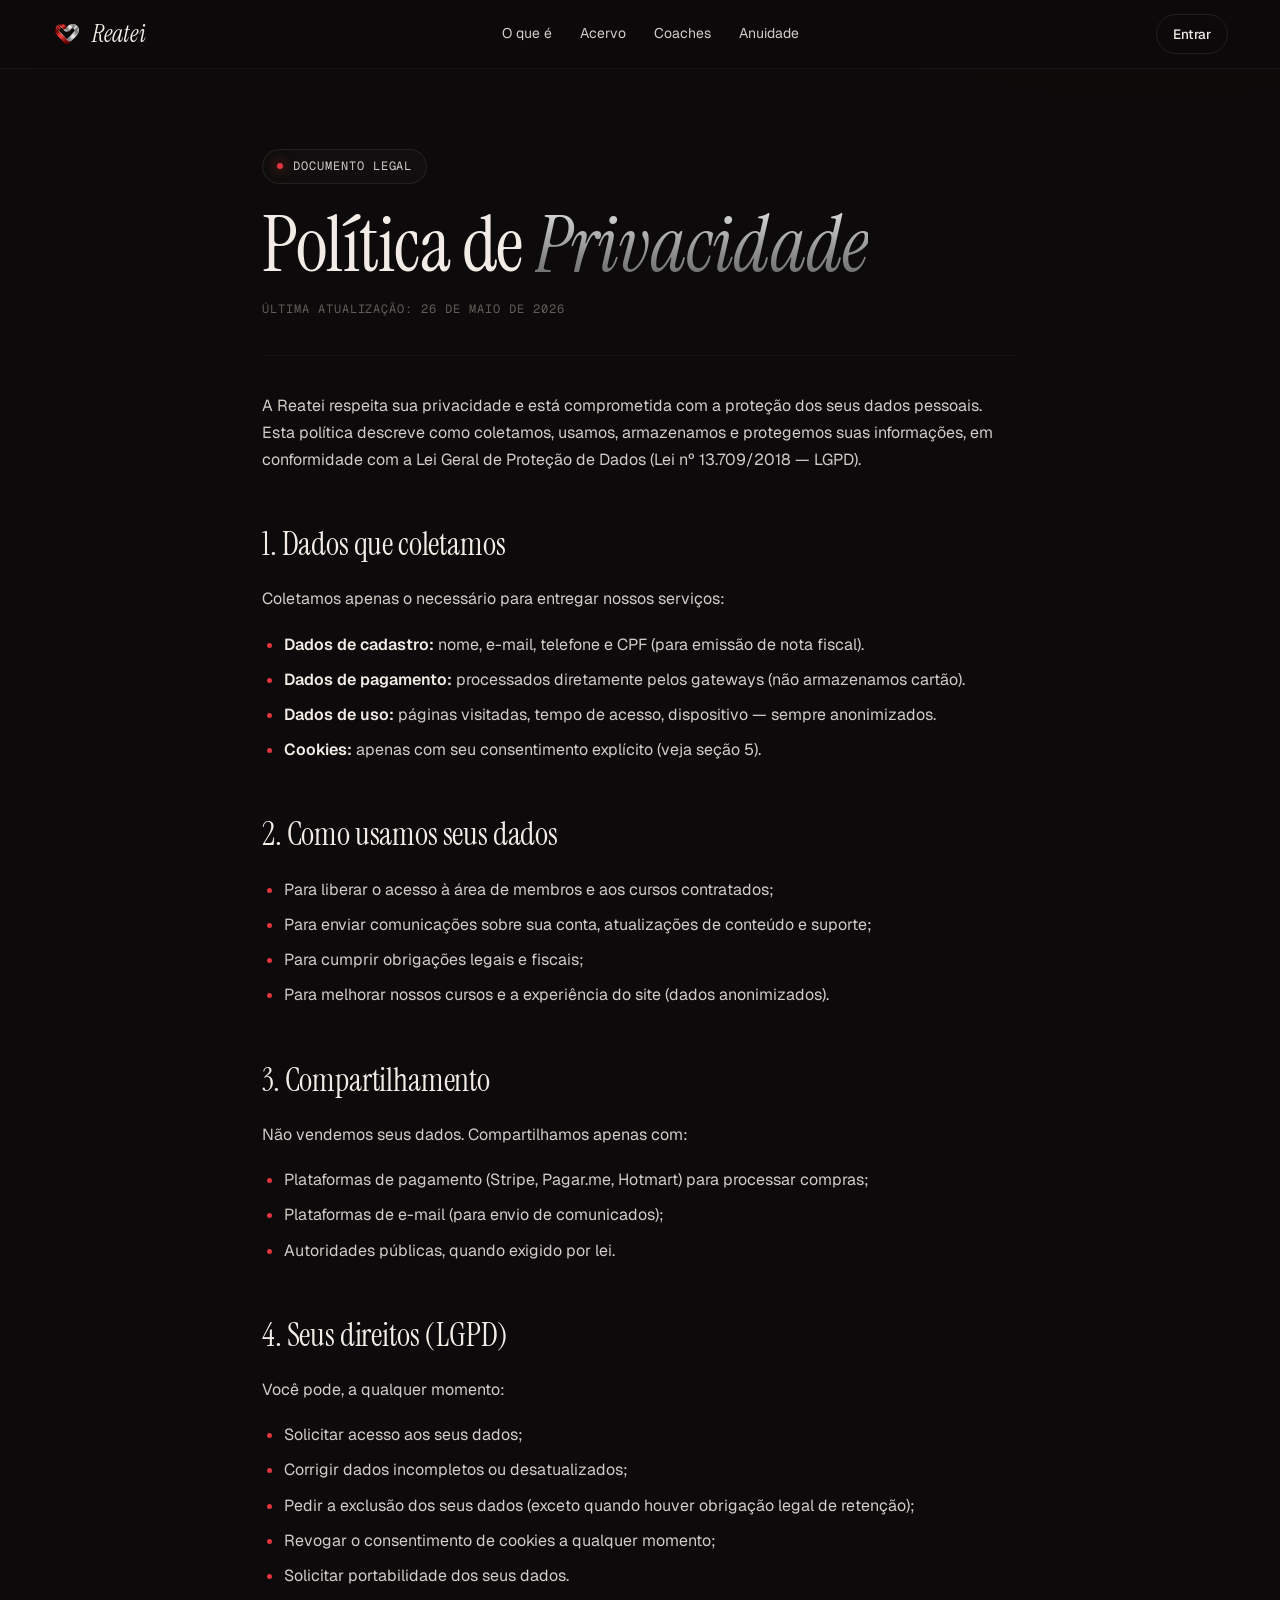
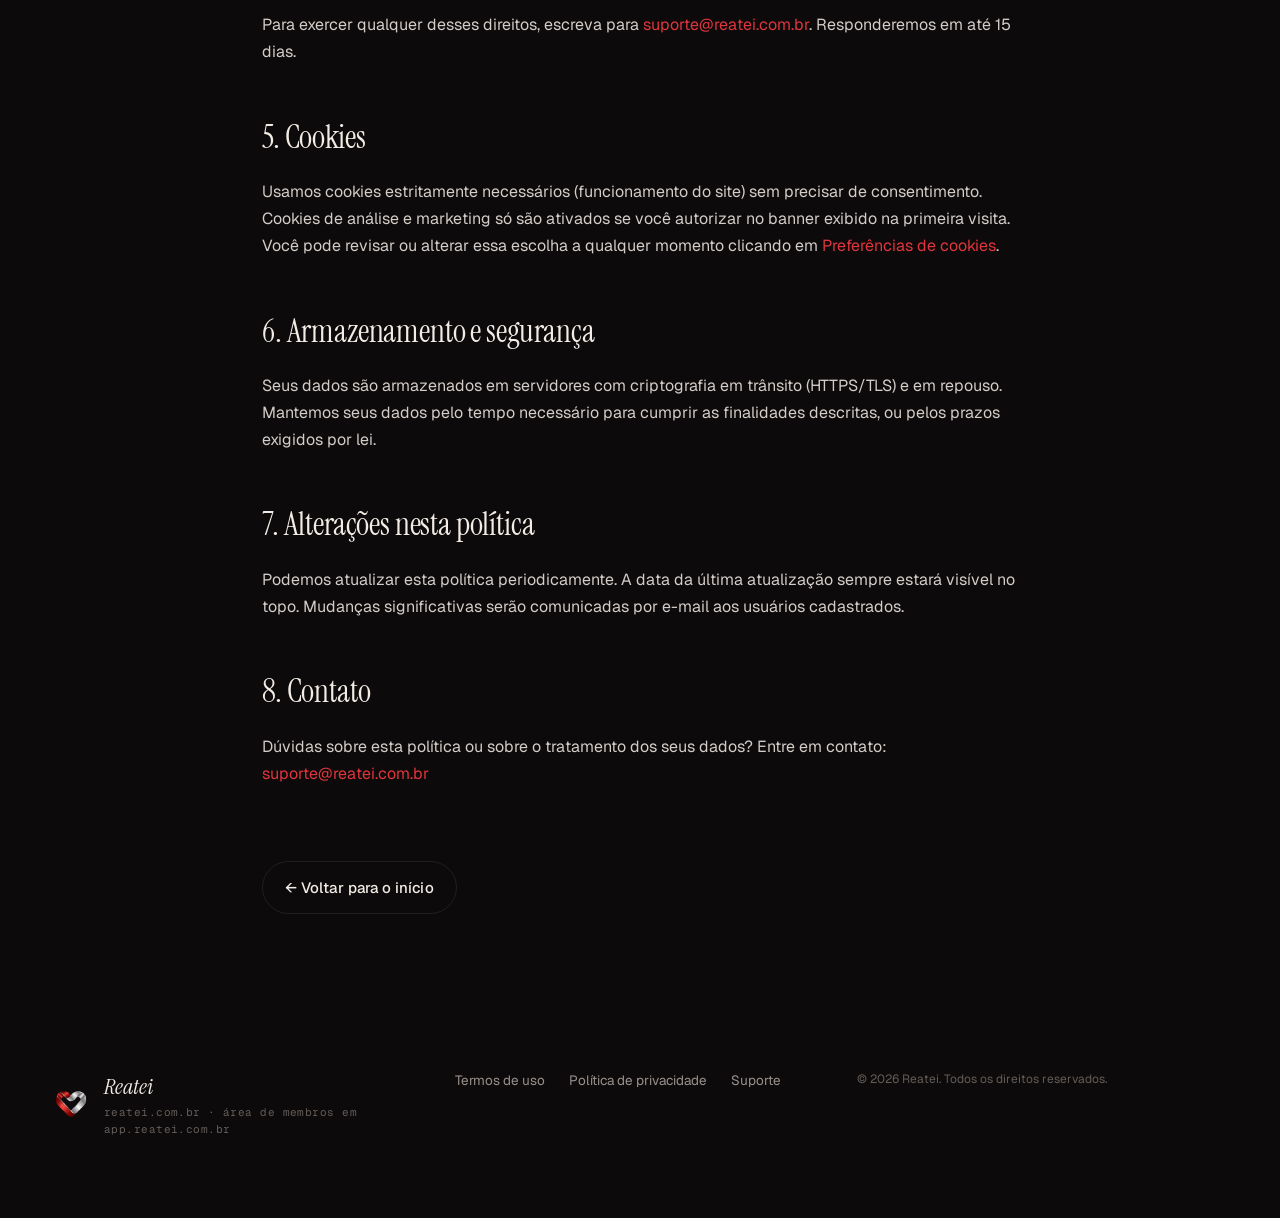
==== commit 615cdca2: "perf: otimiza imagens, fontes e bloqueios de render Imagens (708KB -> 152KB, economia 79%): - reatei" ====
--- a/pages/politica-de-privacidade.html
+++ b/pages/politica-de-privacidade.html
@@ -17,7 +17,7 @@
 <header class="nav">
   <div class="wrap nav__inner">
     <a class="brand" href="/" aria-label="Reatei">
-      <img src="/assets/img/reatei-logo.png" alt="" class="brand__mark" />
+      <img src="/assets/img/reatei-logo-sm.webp" alt="" class="brand__mark" />
       <span class="brand__word">Reatei</span>
     </a>
     <nav class="nav__links">
@@ -124,7 +124,7 @@
 <footer class="foot">
   <div class="wrap foot__inner">
     <div class="foot__brand">
-      <img src="/assets/img/reatei-logo.png" alt="" />
+      <img src="/assets/img/reatei-logo-sm.webp" alt="" />
       <div>
         <div class="foot__name">Reatei</div>
         <div class="foot__tag">reatei.com.br · área de membros em app.reatei.com.br</div>
